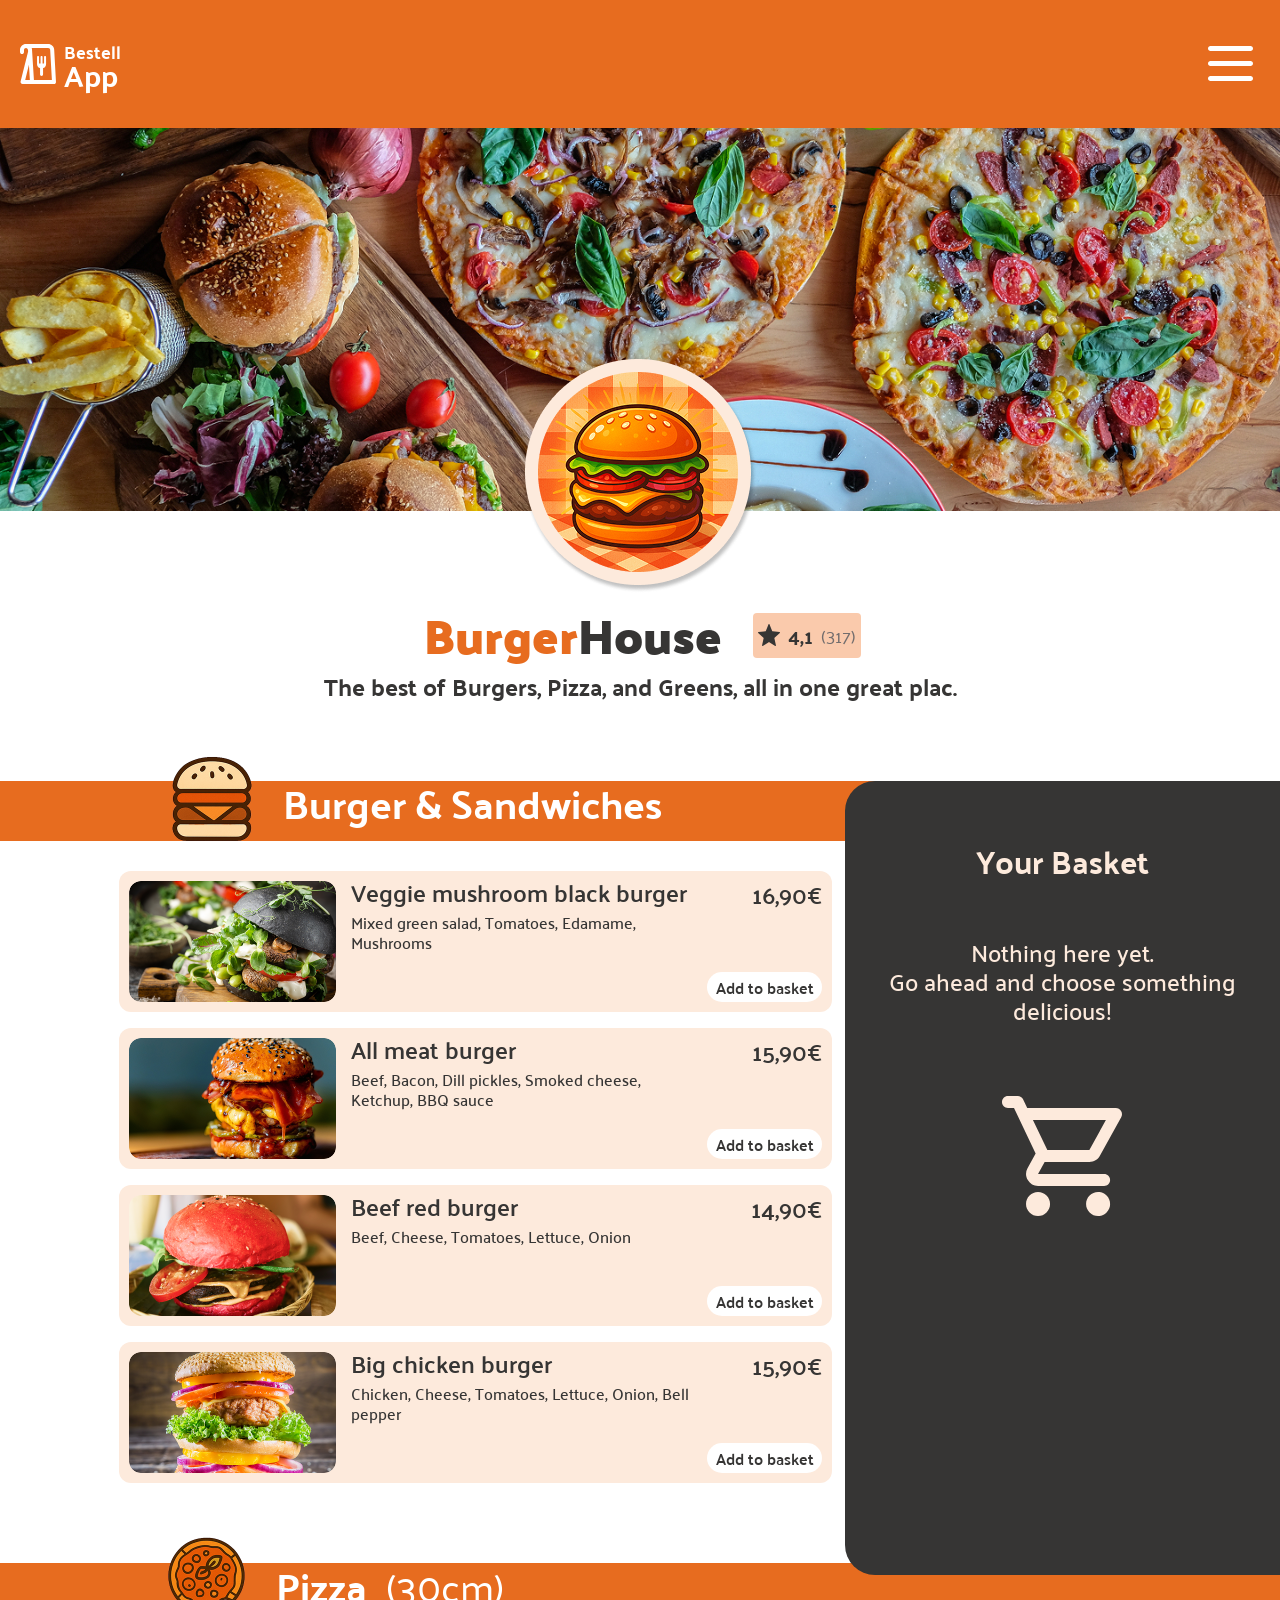
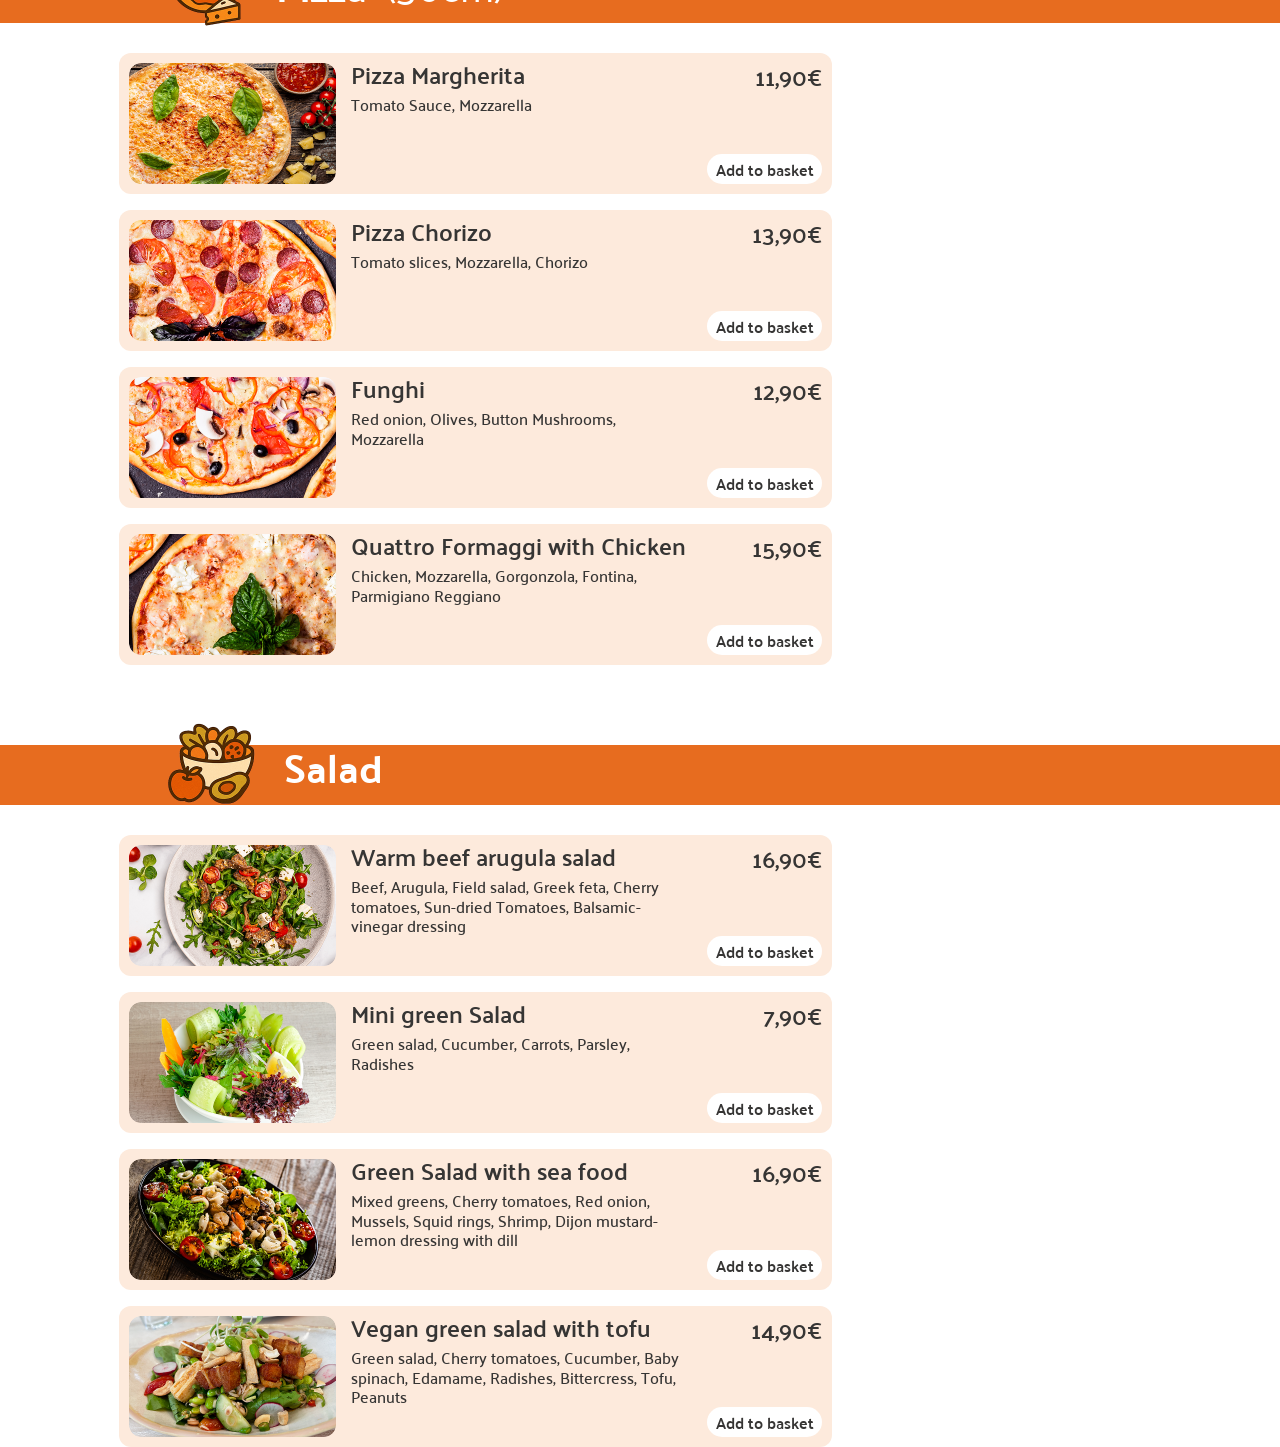
==== index.html @ f5f2b2ed "feat: add empty basket" ====
<!doctype html>
<html lang="de">
  <head>
    <meta charset="UTF-8" />
    <meta name="viewport" content="width=device-width, initial-scale=1.0" />
    <title>Bestellapp</title>

    <link rel="preconnect" href="https://fonts.googleapis.com" />
    <link rel="preconnect" href="https://fonts.gstatic.com" crossorigin />
    <link
      href="https://fonts.googleapis.com/css2?family=Palanquin+Dark:wght@400;700&family=Palanquin:wght@400;500;600;700&display=swap"
      rel="stylesheet"
    />
    <link rel="stylesheet" href="style.css" />
    <script defer src="./scripts/menu.js"></script>
    <script defer src="./scripts/template.js"></script>
    <script defer src="./script.js"></script>
  </head>
  <body>
    <header>
      <div class="header-inner">
        <a class="logo" href="#">
          <img src="./assets/icons/logo.svg" alt="Logo" />
          <div class="logo-text">
            <p>Bestell</p>
            <p>App</p>
          </div>
        </a>
        <button class="menu-button">
          <img src="./assets/icons/menu.svg" alt="Menu" />
        </button>
      </div>
    </header>

    <main>
      <section class="hero">
        <img class="hero-image" src="./assets/img/hero.jpg" alt="Burgers and pizza" />
        <img class="restaurant-logo" src="./assets/img/restaurant-logo.png" alt="BurgerHouse" />
      </section>

      <section class="restaurant-info">
        <div class="restaurant-row">
          <h1><span>Burger</span>House</h1>
          <div class="rating">
            <img src="./assets/icons/star.svg" alt="Star" />
            <p>4,1</p>
            <p>(317)</p>
          </div>
        </div>
        <p class="restaurant-text">
          The best of Burgers, Pizza, and Greens, all in one great plac.
        </p>
      </section>

      <div class="menu">
        <section class="category">
          <div class="category-inner">
            <img class="category-icon" src="./assets/icons/category-burger.png" alt="Burger" />
            <h2>Burger &amp; Sandwiches</h2>
          </div>
        </section>
        <div class="meal-list" id="burger-list"></div>

        <section class="category">
          <div class="category-inner">
            <img class="category-icon" src="./assets/icons/category-pizza.png" alt="Pizza" />
            <h2>Pizza <span>(30cm)</span></h2>
          </div>
        </section>
        <div class="meal-list" id="pizza-list"></div>

        <section class="category">
          <div class="category-inner">
            <img class="category-icon" src="./assets/icons/category-salad.png" alt="Salad" />
            <h2>Salad</h2>
          </div>
        </section>
        <div class="meal-list" id="salad-list"></div>

        <div class="basket-wrapper">
          <aside class="basket">
            <h2>Your Basket</h2>
            <div id="basket-content">
              <p class="basket-empty-text">
                Nothing here yet.<br />Go ahead and choose something delicious!
              </p>
              <img class="basket-empty-icon" src="./assets/icons/cart.svg" alt="Cart" />
            </div>
          </aside>
        </div>
      </div>
    </main>
  </body>
</html>
---- style.css ----
:root {
  --orange: #e76c1f;
  --dunkel: #363534;
  --pfirsich: #fdeadc;
  --pfirsich-rand: #e7c3ad;
  --weiss: #ffffff;
  --grau: #e5e5e5;
  --blaugruen: #124658;
}

* {
  margin: 0;
  padding: 0;
  box-sizing: border-box;
}

body {
  font-family: "Palanquin", sans-serif;
  color: var(--dunkel);
  background-color: var(--weiss);
}

img {
  display: block;
  max-width: 100%;
}

button {
  font-family: inherit;
  cursor: pointer;
}

header {
  position: relative;
  z-index: 1;
  height: 128px;
  background-color: var(--orange);
}

.header-inner {
  max-width: 1440px;
  height: 100%;
  margin: 0 auto;
  padding: 0 20px;
  display: flex;
  align-items: center;
  justify-content: space-between;
}

.logo {
  display: flex;
  align-items: center;
  gap: 8px;
  color: var(--weiss);
  text-decoration: none;
  font-weight: 700;
}

.logo-text p:first-child {
  font-size: 18px;
  line-height: 1.2;
}

.logo-text p:last-child {
  font-size: 30px;
  line-height: 0.8;
}

.menu-button {
  width: 60px;
  height: 60px;
  border: none;
  background: none;
}

.hero {
  position: relative;
  max-width: 1440px;
  margin: -69px auto 0;
}

.hero-image {
  width: 100%;
}

.restaurant-logo {
  position: absolute;
  left: 50%;
  bottom: -82px;
  transform: translateX(-50%);
}

.restaurant-info {
  max-width: 872px;
  margin: 87px auto 0;
  text-align: center;
}

.restaurant-row {
  display: flex;
  align-items: center;
  justify-content: center;
  gap: 26px;
}

.restaurant-row h1 {
  width: 308px;
  height: 75px;
  line-height: 75px;
  font-family: "Palanquin Dark", sans-serif;
  font-size: 48px;
  font-weight: 700;
}

.restaurant-row h1 span {
  color: var(--orange);
}

.rating {
  display: flex;
  align-items: center;
  gap: 8px;
  padding: 4px 5px;
  border-radius: 4px;
  background-color: #facaac;
}

.rating p:first-of-type {
  font-family: "Palanquin Dark", sans-serif;
  font-size: 20px;
}

.rating p:last-of-type {
  font-size: 18px;
  color: #726d6d;
}

.restaurant-text {
  font-size: 24px;
  font-weight: 700;
  line-height: 1.2;
}

.category {
  height: 60px;
  margin-top: 80px;
  background-color: var(--orange);
}

.category-inner {
  max-width: 1440px;
  height: 100%;
  margin: 0 auto;
  padding-left: 167px;
  display: flex;
  align-items: center;
  gap: 28px;
}

.category-icon {
  position: relative;
  top: -12px;
  height: 91px;
}

.category h2 {
  margin-bottom: 16px;
  font-size: 40px;
  line-height: 1.2;
  color: var(--weiss);
}

.category h2 span {
  margin-left: 10px;
  font-weight: 400;
}

.meal-card {
  display: flex;
  gap: 15px;
  max-width: 713px;
  padding: 10px;
  border-radius: 12px;
  background-color: var(--pfirsich);
}

.meal-image {
  width: 207px;
  height: 121px;
  border-radius: 12px;
  object-fit: cover;
}

.meal-info {
  display: flex;
  flex: 1;
  flex-direction: column;
  gap: 8px;
}

.meal-info h3 {
  font-size: 24px;
  font-weight: 600;
  line-height: 1;
}

.meal-info p {
  font-size: 16px;
  font-weight: 500;
  line-height: 1.2;
}

.meal-side {
  display: flex;
  flex-direction: column;
  align-items: flex-end;
  justify-content: space-between;
}

.meal-price {
  font-size: 24px;
  font-weight: 600;
  line-height: 1.2;
}

.add-button {
  width: 115px;
  height: 30px;
  padding: 5px 8px;
  border: none;
  border-radius: 20px;
  background-color: var(--weiss);
  font-size: 16px;
  font-weight: 600;
  line-height: 1.2;
  color: var(--dunkel);
}

.meal-list {
  display: flex;
  flex-direction: column;
  gap: 16px;
  max-width: 1440px;
  margin: 30px auto 0;
  padding-left: 119px;
}

.menu {
  position: relative;
}

.basket-wrapper {
  position: absolute;
  top: 0;
  bottom: 0;
  right: max(0px, calc((100% - 1440px) / 2));
}

.basket {
  position: sticky;
  top: 20px;
  width: 435px;
  height: 794px;
  padding-top: 59px;
  border-radius: 30px 0 0 30px;
  background-color: var(--dunkel);
  color: var(--pfirsich);
  text-align: center;
}

.basket h2 {
  font-size: 32px;
  line-height: 41px;
}

.basket-empty-text {
  width: 387px;
  margin: 57px auto 0;
  font-size: 24px;
  font-weight: 500;
  line-height: 1.2;
}

.basket-empty-icon {
  width: 128px;
  height: 129px;
  margin: 69px auto 0;
}
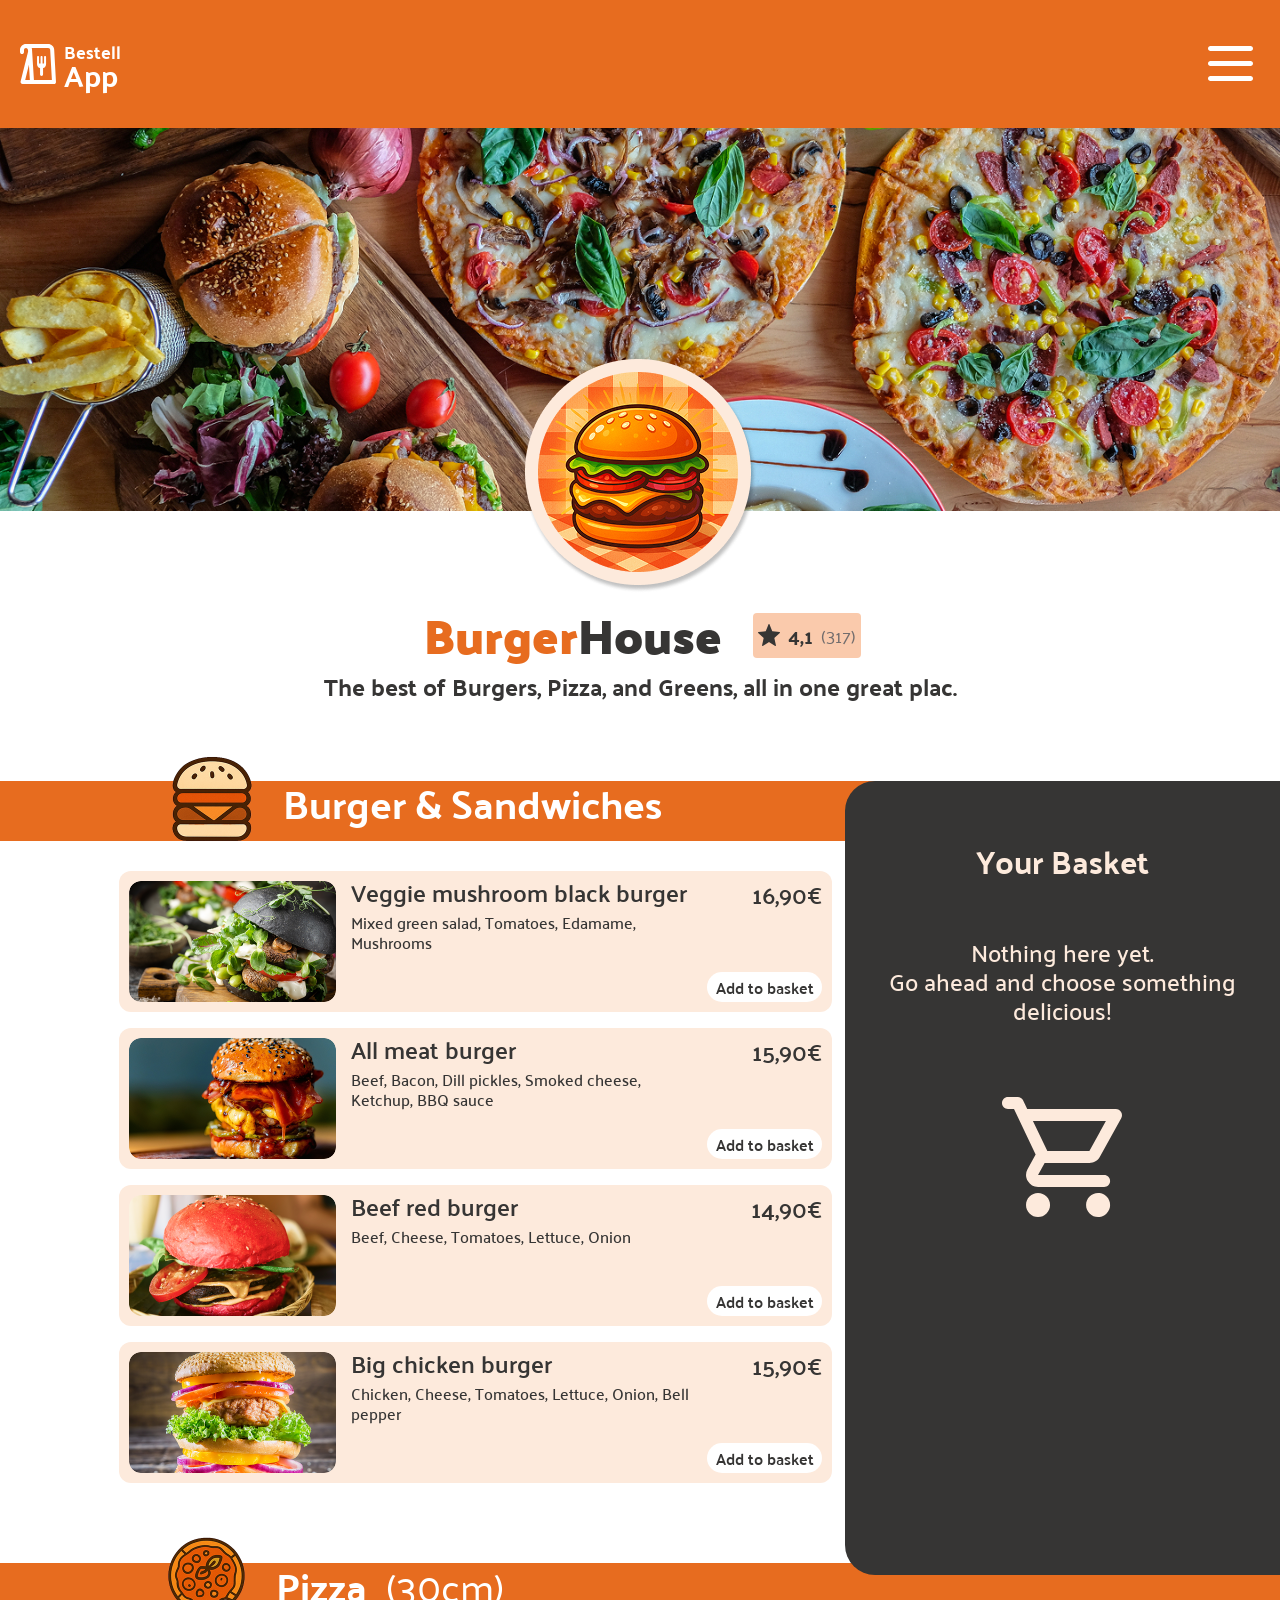
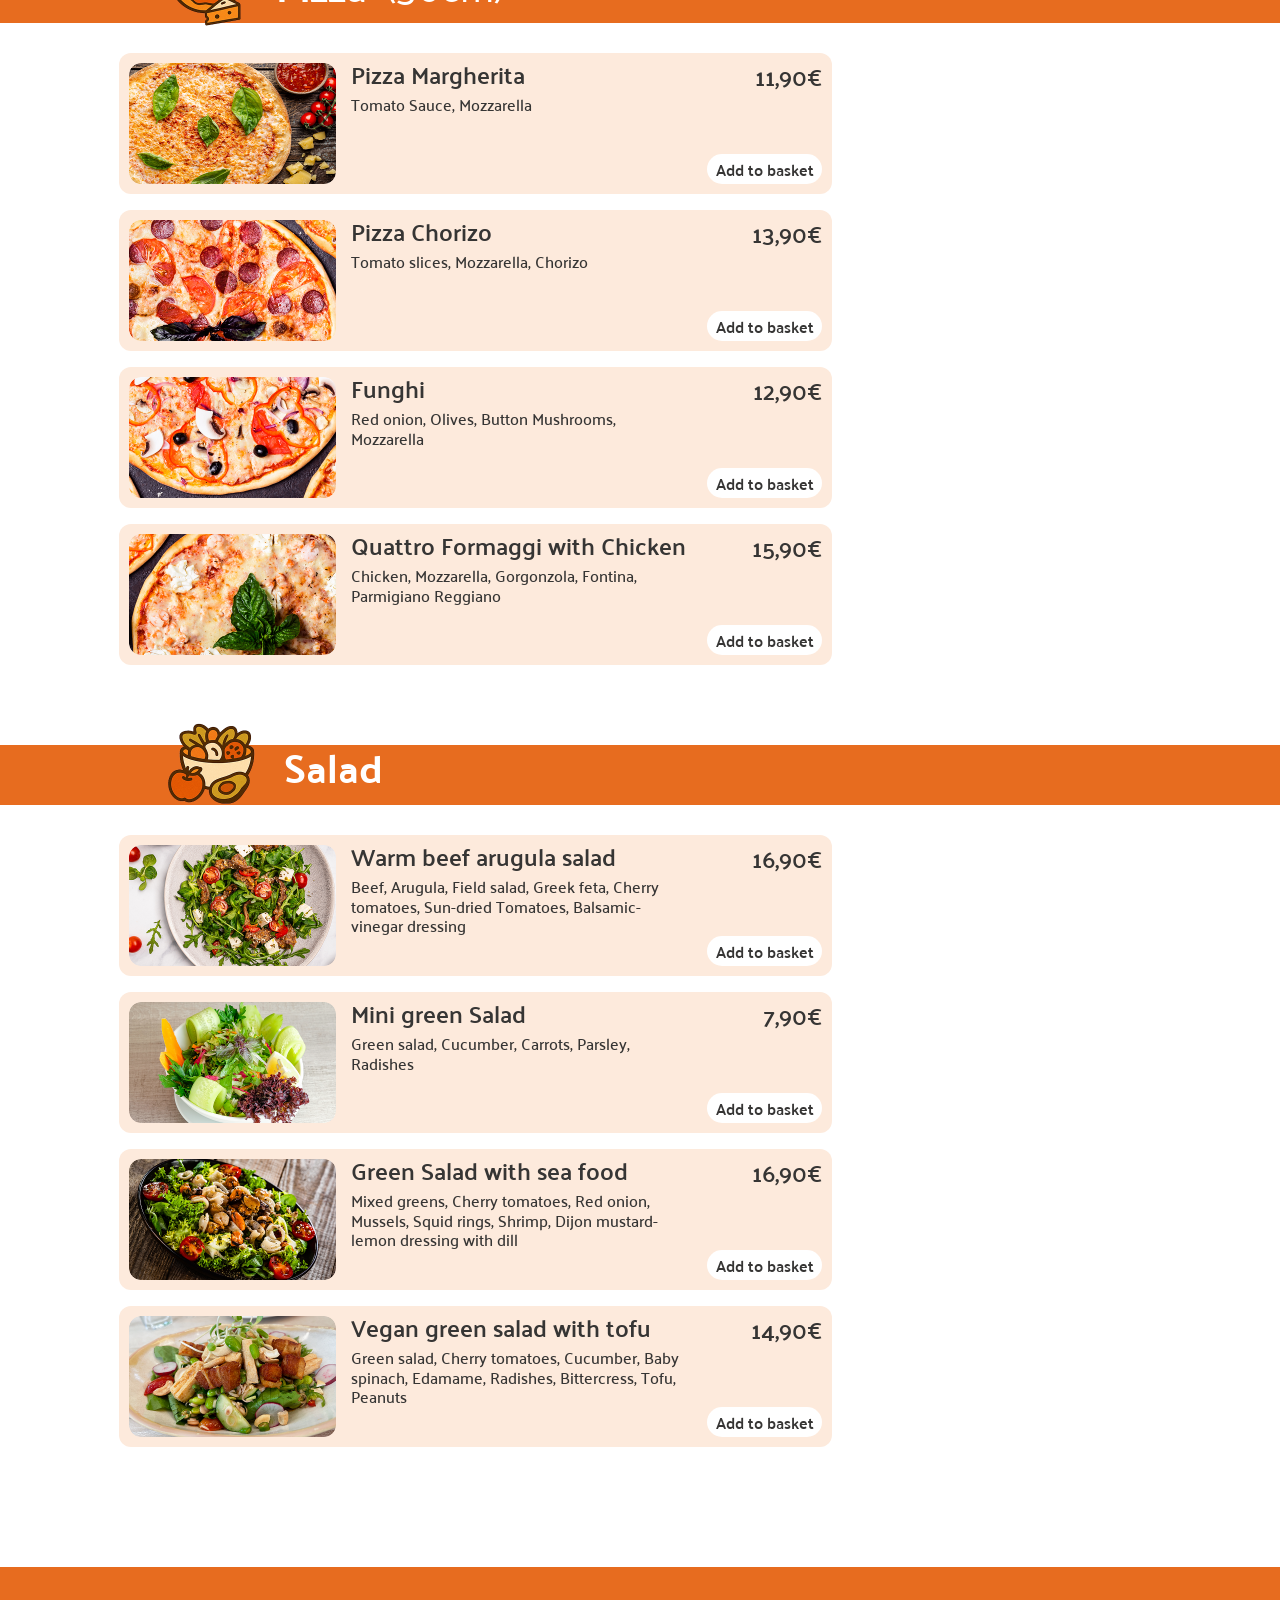
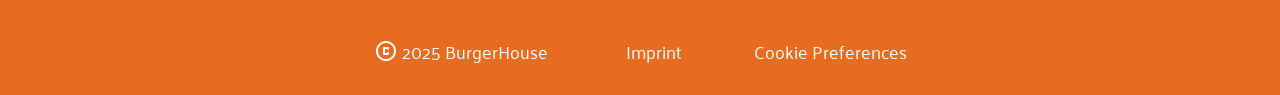
==== commit 3ecc71b3: "feat: add footer" ====
--- a/index.html
+++ b/index.html
@@ -11,11 +11,13 @@
       href="https://fonts.googleapis.com/css2?family=Palanquin+Dark:wght@400;700&family=Palanquin:wght@400;500;600;700&display=swap"
       rel="stylesheet"
     />
+
     <link rel="stylesheet" href="style.css" />
     <script defer src="./scripts/menu.js"></script>
     <script defer src="./scripts/template.js"></script>
     <script defer src="./script.js"></script>
   </head>
+
   <body>
     <header>
       <div class="header-inner">
@@ -72,23 +74,43 @@
         <section class="category">
           <div class="category-inner">
             <img class="category-icon" src="./assets/icons/category-salad.png" alt="Salad" />
+
             <h2>Salad</h2>
           </div>
         </section>
+
         <div class="meal-list" id="salad-list"></div>
 
         <div class="basket-wrapper">
           <aside class="basket">
             <h2>Your Basket</h2>
-            <div id="basket-content">
-              <p class="basket-empty-text">
-                Nothing here yet.<br />Go ahead and choose something delicious!
-              </p>
-              <img class="basket-empty-icon" src="./assets/icons/cart.svg" alt="Cart" />
-            </div>
+
+            <div id="basket-content"></div>
           </aside>
         </div>
       </div>
     </main>
+
+    <footer>
+      <div class="copyright">
+        <img src="./assets/icons/copyright.svg" alt="Copyright" />
+        <p>2025 BurgerHouse</p>
+      </div>
+      <a href="#">Imprint</a>
+      <a href="#">Cookie Preferences</a>
+    </footer>
+
+    <dialog class="confirmation" id="confirmation">
+      <button class="close-button" onclick="closeConfirmation()">
+        <img src="./assets/icons/close.svg" alt="Close" />
+      </button>
+      <div class="confirmation-content">
+        <img class="confirmation-image" src="./assets/img/delivery-truck.png" alt="Delivery truck" />
+        <div>
+          <h2>Order confirmed!</h2>
+          <p>Your food is on the way!</p>
+        </div>
+      </div>
+    </dialog>
   </body>
 </html>
--- a/style.css
+++ b/style.css
@@ -286,3 +286,185 @@
   height: 129px;
   margin: 69px auto 0;
 }
+
+.basket-items {
+  display: flex;
+  flex-direction: column;
+  gap: 10px;
+  width: 340px;
+  height: 355px;
+  margin: 36px auto 0;
+  overflow-y: auto;
+}
+
+.basket-item {
+  display: flex;
+  flex-direction: column;
+  gap: 8px;
+  padding: 20px;
+  border-radius: 20px;
+  background-color: var(--pfirsich);
+  color: var(--dunkel);
+  text-align: left;
+}
+
+.basket-item-name {
+  font-size: 22px;
+  font-weight: 700;
+  line-height: 1.2;
+}
+
+.basket-item-price {
+  font-size: 22px;
+  font-weight: 700;
+  line-height: 1.2;
+}
+
+.add-button.added {
+  color: var(--orange);
+}
+
+.basket-item-row {
+  display: flex;
+  align-items: flex-start;
+  justify-content: space-between;
+  gap: 10px;
+}
+
+.quantity {
+  display: flex;
+  align-items: center;
+  gap: 8px;
+  font-size: 24px;
+  font-weight: 600;
+  line-height: 1.2;
+}
+
+.basket-button {
+  border: none;
+  background: none;
+  font-size: 24px;
+  font-weight: 600;
+  line-height: 1.2;
+  color: var(--dunkel);
+}
+
+.basket-summary {
+  width: 340px;
+  margin: 36px auto 0;
+  padding: 0 10px;
+  color: var(--weiss);
+}
+
+.summary-row {
+  display: flex;
+  justify-content: space-between;
+  margin-bottom: 8px;
+  font-size: 20px;
+  font-weight: 600;
+  line-height: 1.2;
+}
+
+.summary-total {
+  margin: 12px 0 31px;
+  padding-top: 12px;
+  border-top: 3px solid var(--weiss);
+  font-size: 22px;
+  font-weight: 700;
+}
+
+.buy-button {
+  width: 320px;
+  height: 64px;
+  border: none;
+  border-radius: 60px;
+  background-color: var(--orange);
+  font-size: 32px;
+  font-weight: 700;
+  color: #fbfbfb;
+}
+
+.confirmation {
+  width: 415px;
+  margin: auto;
+  padding: 32px 40px;
+  border: none;
+  border-radius: 30px;
+  background-color: var(--dunkel);
+  color: var(--pfirsich);
+}
+
+.confirmation[open] {
+  display: flex;
+  flex-direction: column;
+  align-items: flex-end;
+  gap: 26px;
+  animation: fade-out 0.5s 2.5s forwards;
+}
+
+.confirmation::backdrop {
+  background-color: rgba(0, 0, 0, 0.4);
+}
+
+@keyframes fade-out {
+  to {
+    opacity: 0;
+  }
+}
+
+.close-button {
+  width: 16px;
+  height: 16px;
+  border: none;
+  background: none;
+}
+
+.confirmation-content {
+  display: flex;
+  flex-direction: column;
+  align-items: center;
+  gap: 16px;
+  width: 335px;
+  text-align: center;
+  font-weight: 700;
+  line-height: 1.2;
+}
+
+.confirmation-image {
+  width: 80px;
+  height: 57px;
+}
+
+.confirmation h2 {
+  font-size: 42px;
+}
+
+.confirmation p {
+  font-size: 29px;
+}
+
+footer {
+  display: flex;
+  justify-content: center;
+  align-items: flex-end;
+  gap: 72px;
+  height: 128px;
+  margin-top: 120px;
+  padding-bottom: 32px;
+  background-color: var(--orange);
+  font-size: 18px;
+  line-height: 24px;
+  color: var(--weiss);
+}
+
+.copyright {
+  display: flex;
+  align-items: center;
+  gap: 4px;
+  width: 180px;
+}
+
+footer a {
+  color: var(--weiss);
+  text-decoration: none;
+}
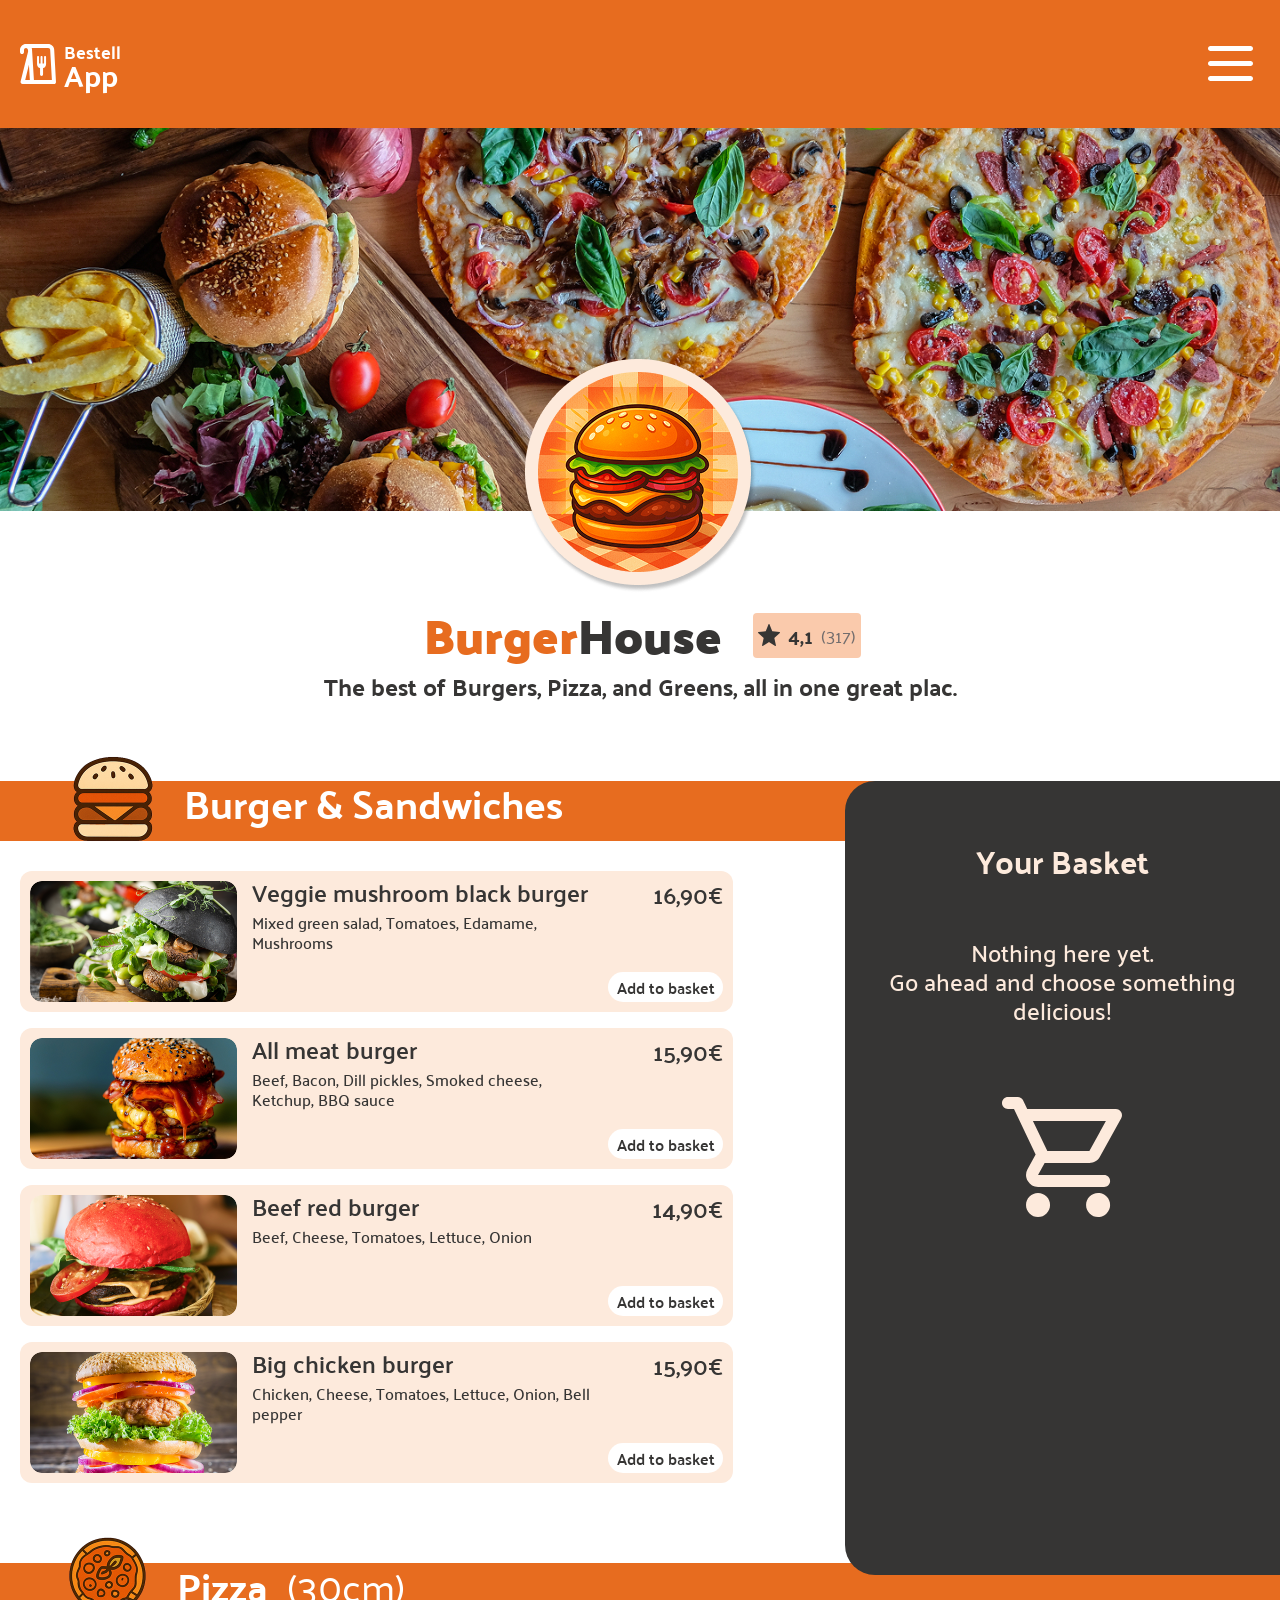
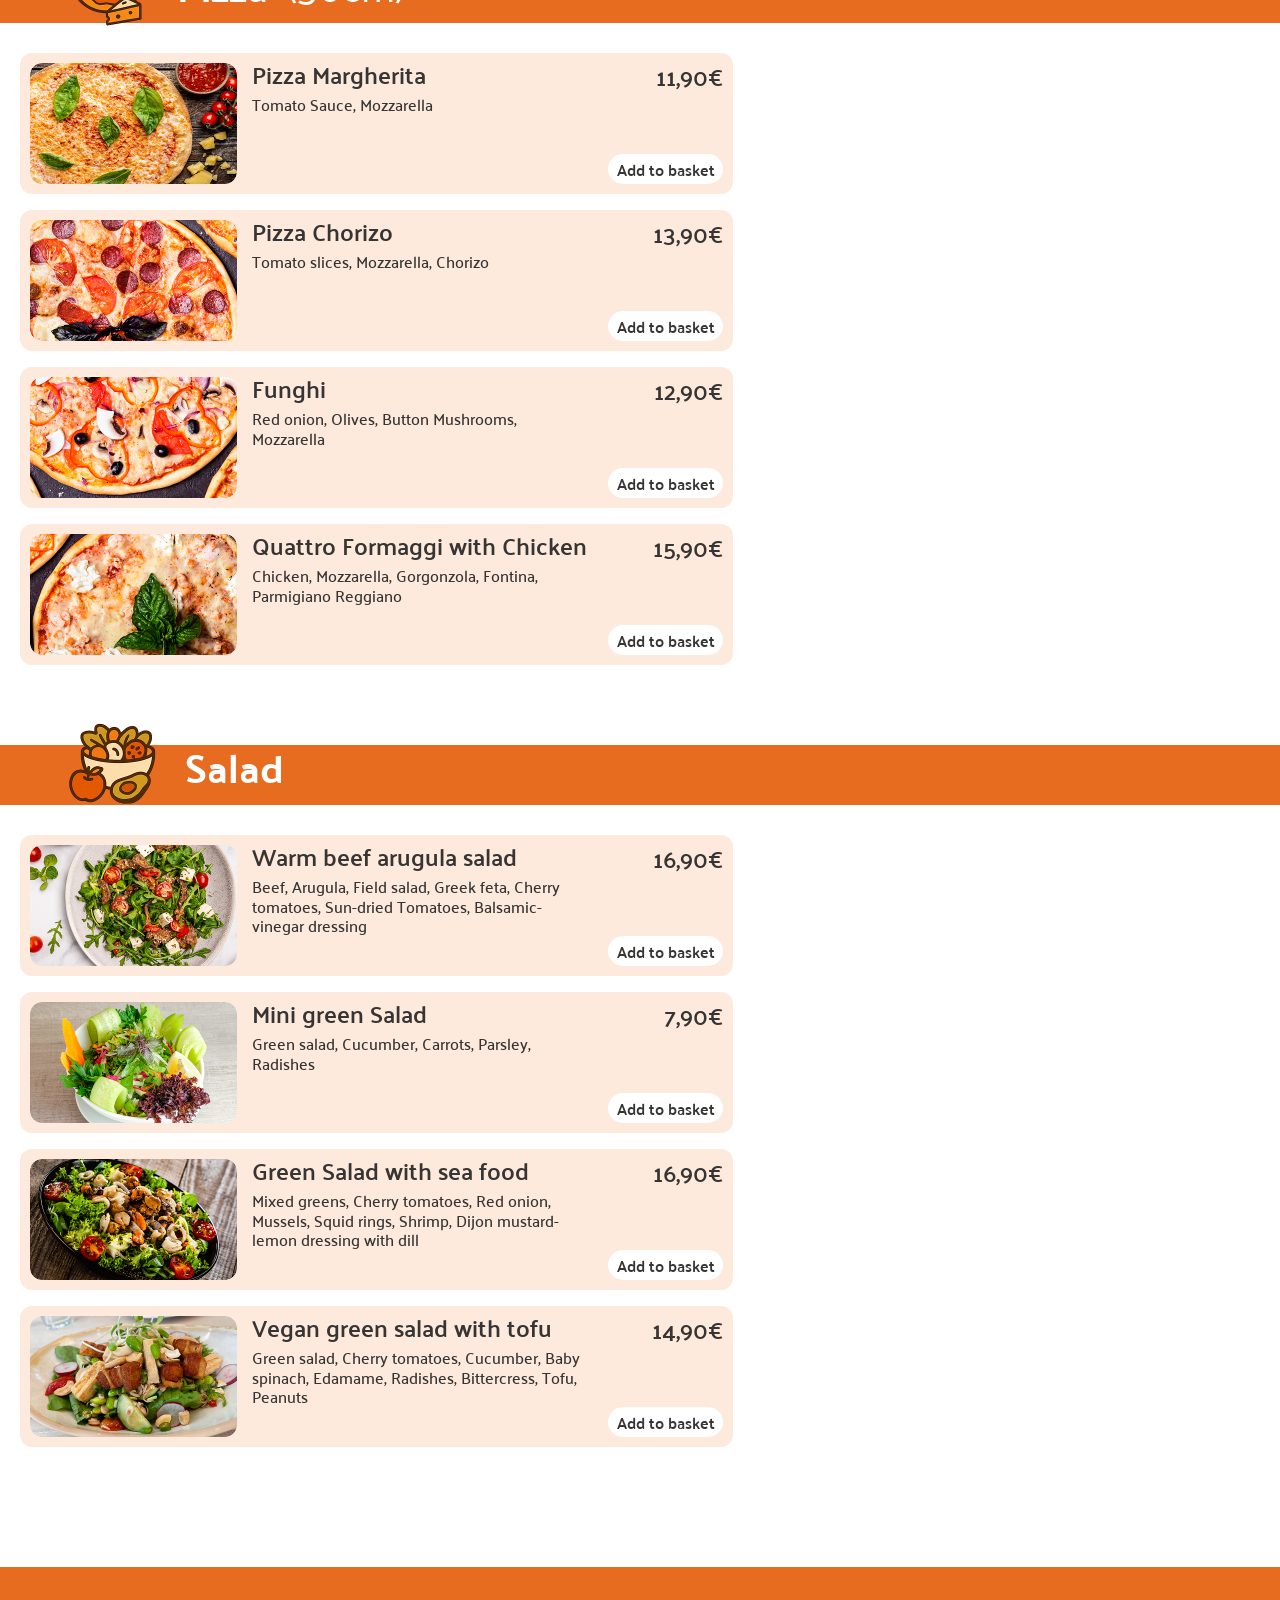
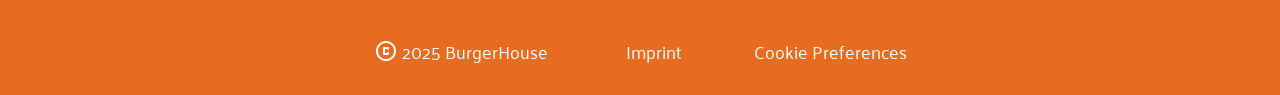
==== commit 5839d97e: "feat: add responsive layout and mobile view" ====
--- a/index.html
+++ b/index.html
@@ -22,11 +22,12 @@
     <header>
       <div class="header-inner">
         <a class="logo" href="#">
-          <img src="./assets/icons/logo.svg" alt="Logo" />
+          <img class="logo-icon" src="./assets/icons/logo.svg" alt="Logo" />
           <div class="logo-text">
             <p>Bestell</p>
             <p>App</p>
           </div>
+          <img class="logo-mobile" src="./assets/icons/logo-mobile.svg" alt="BestellApp" />
         </a>
         <button class="menu-button">
           <img src="./assets/icons/menu.svg" alt="Menu" />
@@ -58,7 +59,7 @@
         <section class="category">
           <div class="category-inner">
             <img class="category-icon" src="./assets/icons/category-burger.png" alt="Burger" />
-            <h2>Burger &amp; Sandwiches</h2>
+            <h2>Burger <span class="long-title">&amp; Sandwiches</span></h2>
           </div>
         </section>
         <div class="meal-list" id="burger-list"></div>
@@ -66,7 +67,7 @@
         <section class="category">
           <div class="category-inner">
             <img class="category-icon" src="./assets/icons/category-pizza.png" alt="Pizza" />
-            <h2>Pizza <span>(30cm)</span></h2>
+            <h2>Pizza <span class="pizza-size">(30cm)</span></h2>
           </div>
         </section>
         <div class="meal-list" id="pizza-list"></div>
@@ -100,6 +101,21 @@
       <a href="#">Cookie Preferences</a>
     </footer>
 
+    <nav class="mobile-nav">
+      <button>
+        <img src="./assets/icons/nav-home.svg" alt="Home" />
+      </button>
+      <button>
+        <img src="./assets/icons/nav-profile.svg" alt="Profile" />
+      </button>
+      <button>
+        <img src="./assets/icons/nav-orders.svg" alt="Orders" />
+      </button>
+      <button>
+        <img src="./assets/icons/nav-basket.svg" alt="Basket" />
+      </button>
+    </nav>
+
     <dialog class="confirmation" id="confirmation">
       <button class="close-button" onclick="closeConfirmation()">
         <img src="./assets/icons/close.svg" alt="Close" />
--- a/style.css
+++ b/style.css
@@ -170,7 +170,7 @@
   color: var(--weiss);
 }
 
-.category h2 span {
+.pizza-size {
   margin-left: 10px;
   font-weight: 400;
 }
@@ -291,10 +291,12 @@
   display: flex;
   flex-direction: column;
   gap: 10px;
-  width: 340px;
+  width: 356px;
   height: 355px;
-  margin: 36px auto 0;
+  margin: 36px 0 0 47px;
+  padding-right: 10px;
   overflow-y: auto;
+  scrollbar-gutter: stable;
 }
 
 .basket-item {
@@ -342,6 +344,7 @@
 
 .basket-button {
   border: none;
+  border-radius: 5px;
   background: none;
   font-size: 24px;
   font-weight: 600;
@@ -468,3 +471,277 @@
   color: var(--weiss);
   text-decoration: none;
 }
+
+.basket-items::-webkit-scrollbar {
+  width: 6px;
+}
+
+.basket-items::-webkit-scrollbar-thumb {
+  border-radius: 30px;
+  background-color: var(--pfirsich-rand);
+}
+
+.meal-card:hover {
+  box-shadow: 2px 2px 4px rgba(0, 0, 0, 0.15);
+}
+
+.add-button:hover {
+  box-shadow: 1px 2px 2px rgba(0, 0, 0, 0.2);
+  color: var(--orange);
+}
+
+.basket-button:hover {
+  background-color: var(--weiss);
+  color: var(--orange);
+}
+
+.delete-icon-hover,
+.delete-button:hover .delete-icon {
+  display: none;
+}
+
+.delete-button:hover .delete-icon-hover {
+  display: block;
+}
+
+.buy-button:hover {
+  box-shadow: 1px 2px 6px rgba(0, 0, 0, 0.5);
+}
+
+.logo-mobile,
+.mobile-nav {
+  display: none;
+}
+
+@media (max-width: 1290px) {
+  .category-inner {
+    padding-left: 68px;
+  }
+
+  .meal-list {
+    padding: 0 455px 0 20px;
+  }
+}
+
+@media (max-width: 1200px) {
+  .category h2 {
+    font-size: 32px;
+  }
+
+  .meal-image {
+    width: 140px;
+  }
+
+  .restaurant-info {
+    padding: 0 20px;
+  }
+}
+
+@media (min-width: 1000px) and (max-height: 820px) {
+  .basket {
+    height: calc(100vh - 40px);
+    padding-top: 20px;
+  }
+
+  .basket-empty-text,
+  .basket-empty-icon {
+    margin-top: 30px;
+  }
+
+  .basket-items {
+    height: calc(100vh - 400px);
+    min-height: 120px;
+  }
+}
+
+@media (max-width: 999px) {
+  body {
+    padding-bottom: 78px;
+  }
+
+  .basket-wrapper {
+    display: none;
+  }
+
+  .meal-list {
+    max-width: 753px;
+    padding: 0 20px;
+  }
+
+  .restaurant-logo {
+    width: 160px;
+    bottom: -60px;
+  }
+
+  .restaurant-info {
+    margin-top: 76px;
+  }
+
+  .mobile-nav {
+    position: fixed;
+    left: 0;
+    right: 0;
+    bottom: 0;
+    z-index: 2;
+    display: flex;
+    justify-content: center;
+    gap: 64px;
+    padding: 24px 25px;
+    background-color: var(--dunkel);
+  }
+
+  .mobile-nav button {
+    display: flex;
+    align-items: center;
+    justify-content: center;
+    width: 30px;
+    height: 30px;
+    border: none;
+    background: none;
+  }
+}
+
+@media (max-width: 600px) {
+  header {
+    height: 79px;
+  }
+
+  .header-inner {
+    padding: 0 16px;
+  }
+
+  .logo-icon,
+  .logo-text,
+  .menu-button,
+  .long-title {
+    display: none;
+  }
+
+  .logo-mobile {
+    display: block;
+    width: 93px;
+    height: 38px;
+  }
+
+  .hero {
+    margin-top: 24px;
+    padding: 0 16px;
+  }
+
+  .hero-image {
+    height: 346px;
+    border-radius: 16px;
+    object-fit: cover;
+    object-position: 32% center;
+  }
+
+  .restaurant-logo {
+    width: 146px;
+    bottom: -73px;
+  }
+
+  .restaurant-info {
+    margin-top: 105px;
+    padding: 0 11px;
+  }
+
+  .restaurant-row {
+    flex-direction: column-reverse;
+    gap: 16px;
+  }
+
+  .restaurant-row h1 {
+    width: auto;
+    height: auto;
+    line-height: 1.2;
+    font-size: 40px;
+  }
+
+  .restaurant-text {
+    font-size: 22px;
+  }
+
+  .category {
+    margin-top: 76px;
+  }
+
+  .category-inner {
+    position: relative;
+    justify-content: center;
+    padding: 0;
+  }
+
+  .category-icon {
+    position: absolute;
+    top: -40px;
+    left: 50%;
+    transform: translateX(-50%);
+    height: 60px;
+  }
+
+  .category h2 {
+    margin: 6px 0 0;
+    font-size: 32px;
+  }
+
+  .pizza-size {
+    margin-left: 0;
+    font-size: 24px;
+  }
+
+  .meal-list {
+    margin-top: 32px;
+    padding: 0 20px;
+  }
+
+  .meal-card {
+    flex-direction: column;
+    gap: 16px;
+  }
+
+  .meal-image {
+    width: 100%;
+    height: 86px;
+  }
+
+  .meal-info {
+    flex: none;
+  }
+
+  .meal-side {
+    flex-direction: row;
+    align-items: flex-start;
+    padding: 8px 0;
+  }
+
+  .confirmation {
+    max-width: 90%;
+    padding: 24px;
+  }
+
+  .confirmation-content {
+    width: 100%;
+  }
+
+  .confirmation h2 {
+    font-size: 32px;
+  }
+
+  .confirmation p {
+    font-size: 22px;
+  }
+
+  footer {
+    flex-direction: column;
+    justify-content: center;
+    align-items: center;
+    gap: 8px;
+    margin-top: 32px;
+    padding: 0;
+  }
+
+  .copyright {
+    order: 1;
+    justify-content: center;
+  }
+}
